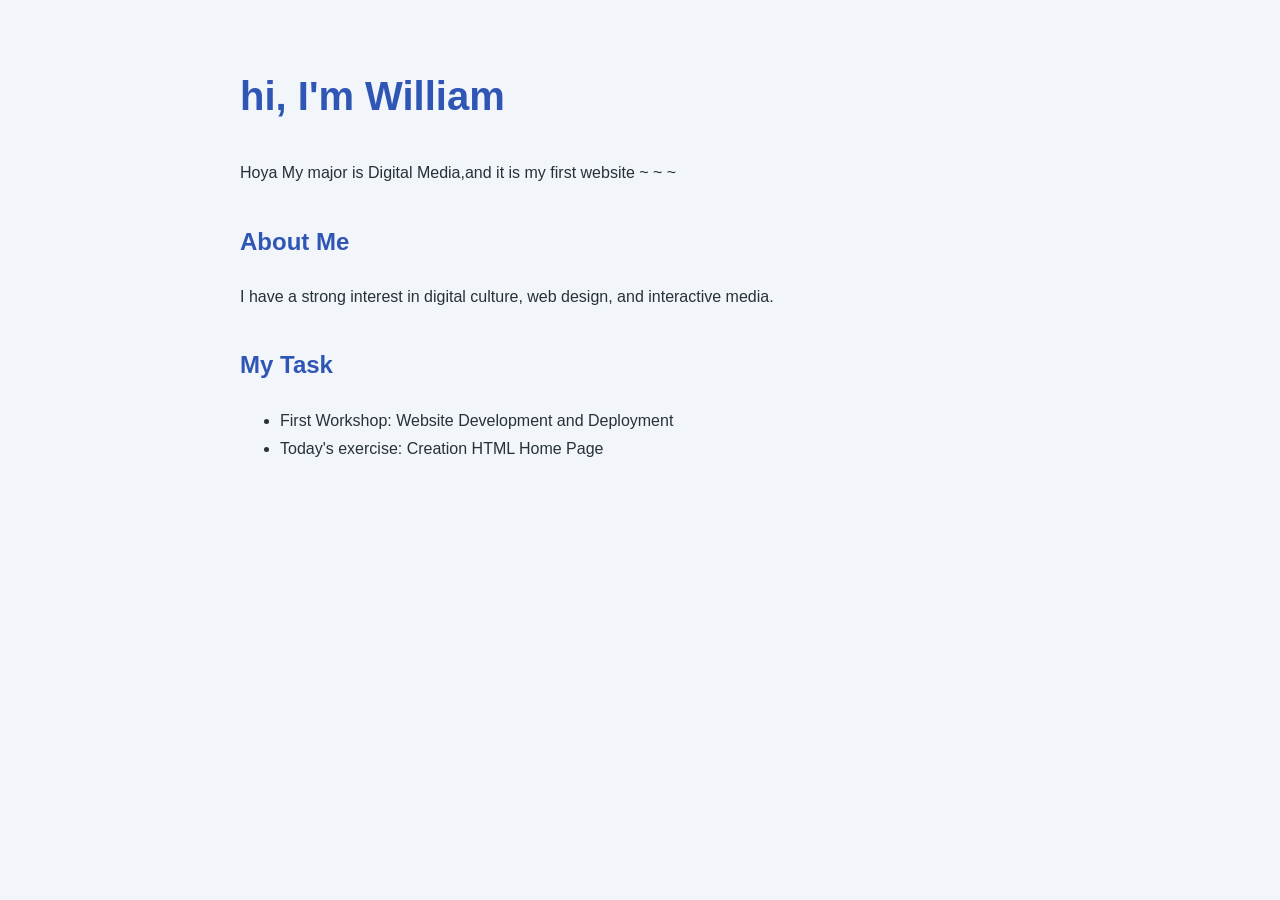
==== index.html @ 81c1281d "Add files via upload Add website homepage and styles" ====
<!doctype html>
<html lang="en">
<head>
  <meta charset="UTF-8">
  <title>William Digital Media Workshop</title>
  <link rel="stylesheet" href="style.css">
</head>

<body>
  <h1>hi, I'm William</h1>

  <p>Hoya   My major is Digital Media,and it is my first website ~ ~ ~</p>

  <h2>About Me</h2>
  <p>I have a strong interest in digital culture, web design, and interactive media.</p>

  <h2>My Task</h2>
  <ul>
    <li>First Workshop: Website Development and Deployment</li>
    <li>Today's exercise: Creation HTML Home Page</li>
  </ul>
</body>
</html>
---- style.css ----
body {
  background-color: #f2f5fa;
  color: #263238;
  font-family: Arial, sans-serif;
  max-width: 800px;
  margin: 60px auto;
  padding: 0 24px;
  line-height: 1.8;
}

h1 {
  color: #3056b5;
  font-size: 40px;
}

h2 {
  color: #3056b5;
  margin-top: 32px;
}
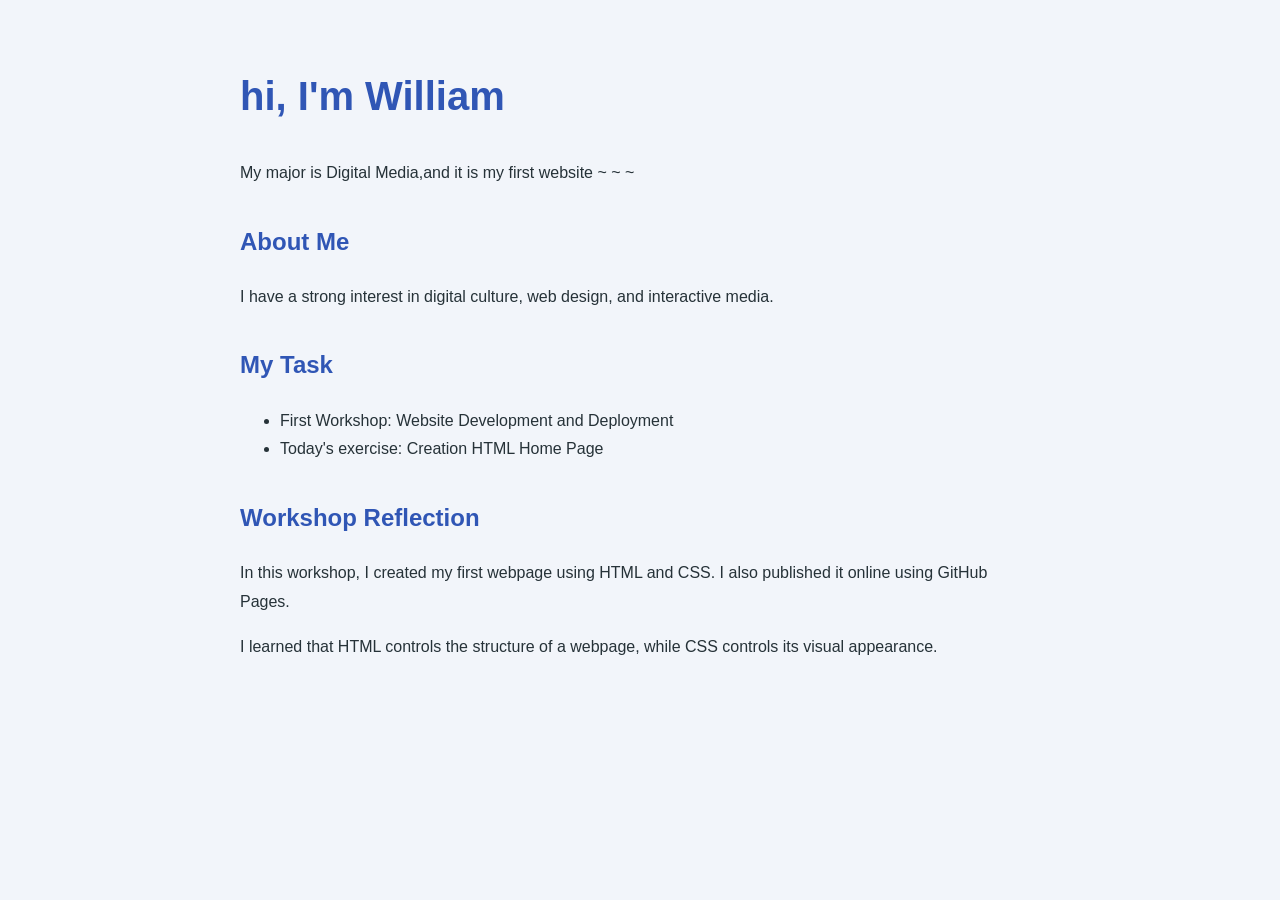
==== commit ee80ad1d: "Add files via upload" ====
--- a/index.html
+++ b/index.html
@@ -9,7 +9,7 @@
 <body>
   <h1>hi, I'm William</h1>
 
-  <p>Hoya   My major is Digital Media,and it is my first website ~ ~ ~</p>
+  <p>My major is Digital Media,and it is my first website ~ ~ ~</p>
 
   <h2>About Me</h2>
   <p>I have a strong interest in digital culture, web design, and interactive media.</p>
@@ -19,5 +19,16 @@
     <li>First Workshop: Website Development and Deployment</li>
     <li>Today's exercise: Creation HTML Home Page</li>
   </ul>
+  <h2>Workshop Reflection</h2>
+
+<p>
+  In this workshop, I created my first webpage using HTML and CSS.
+  I also published it online using GitHub Pages.
+</p>
+
+<p>
+  I learned that HTML controls the structure of a webpage,
+  while CSS controls its visual appearance.
+</p>
 </body>
 </html>
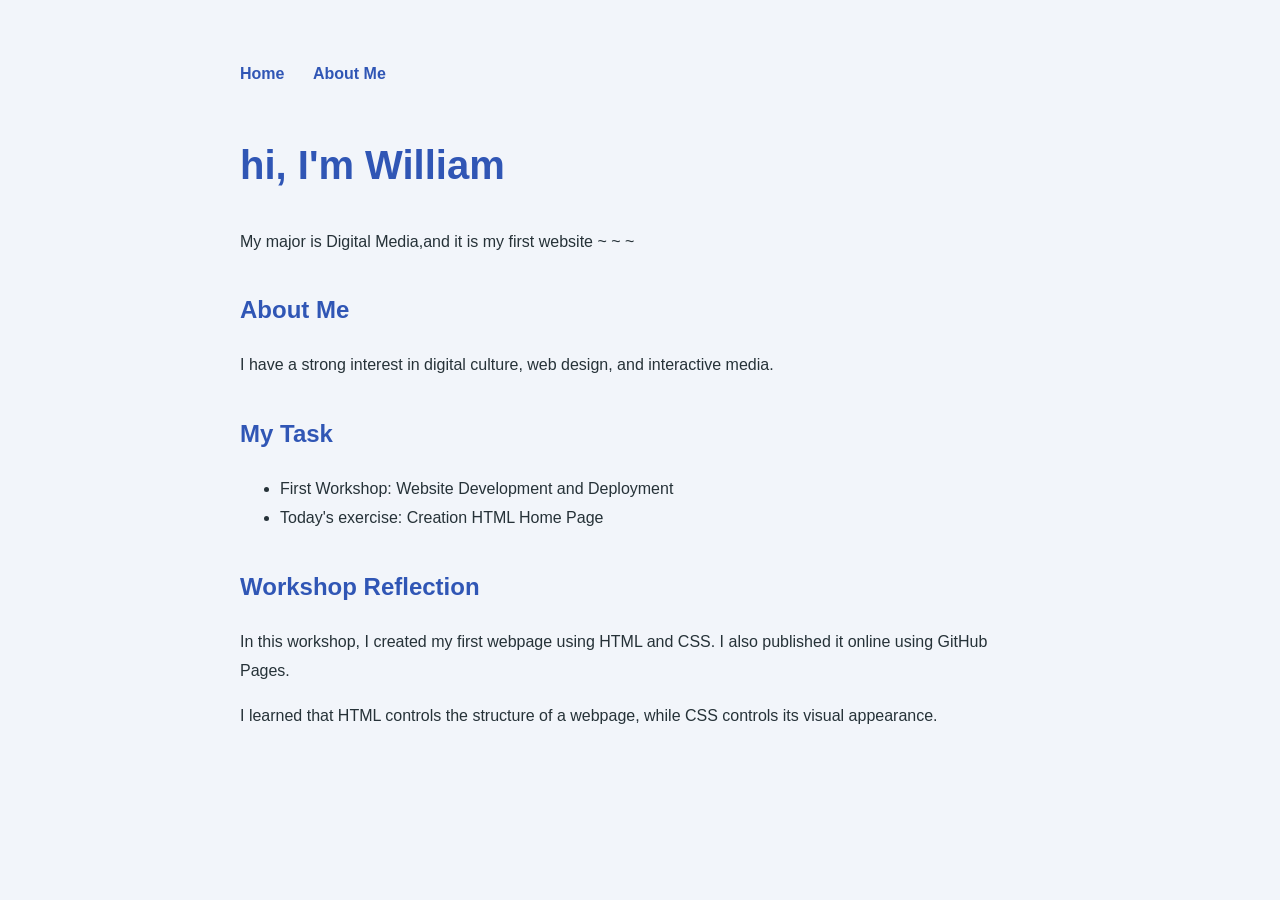
==== commit f0c81c8b: "Add files via upload Add About page and navigation" ====
--- a/index.html
+++ b/index.html
@@ -7,6 +7,10 @@
 </head>
 
 <body>
+    <nav>
+  <a href="index.html">Home</a>
+  <a href="about.html">About Me</a>
+</nav>
   <h1>hi, I'm William</h1>
 
   <p>My major is Digital Media,and it is my first website ~ ~ ~</p>
--- a/style.css
+++ b/style.css
@@ -16,4 +16,17 @@
 h2 {
   color: #3056b5;
   margin-top: 32px;
+}nav {
+  margin-bottom: 40px;
+}
+
+nav a {
+  color: #3056b5;
+  font-weight: bold;
+  text-decoration: none;
+  margin-right: 24px;
+}
+
+nav a:hover {
+  text-decoration: underline;
 }
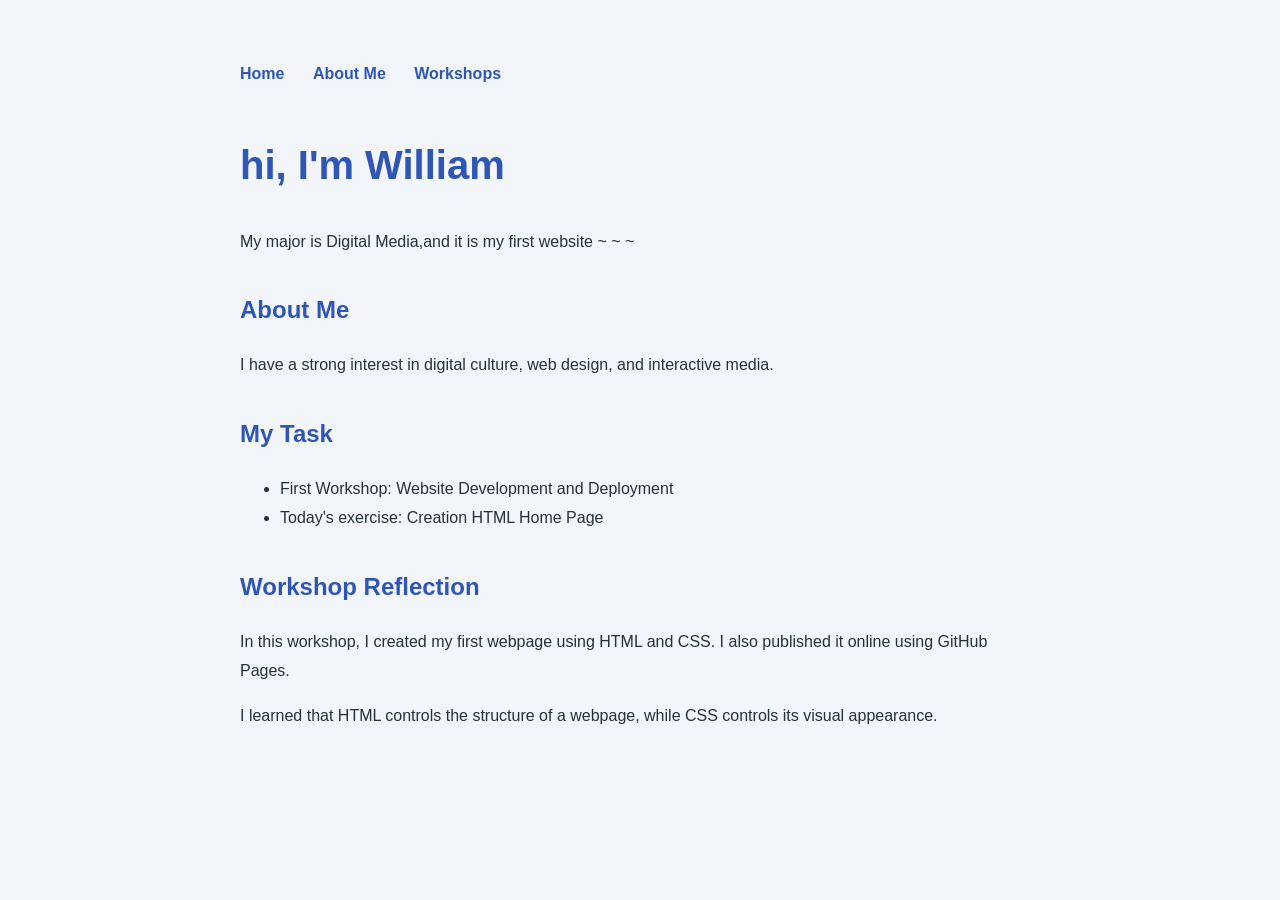
==== commit caaab936: "Add files via upload Add Workshops page and reflection card" ====
--- a/index.html
+++ b/index.html
@@ -10,6 +10,7 @@
     <nav>
   <a href="index.html">Home</a>
   <a href="about.html">About Me</a>
+  <a href="workshops.html">Workshops</a>
 </nav>
   <h1>hi, I'm William</h1>
 
--- a/style.css
+++ b/style.css
@@ -29,4 +29,41 @@
 
 nav a:hover {
   text-decoration: underline;
+}
+.profile-image {
+  width: 200px;
+  height: 200px;
+  object-fit: cover;
+  border-radius: 50%;
+  border: 4px solid #3056b5;
+  box-shadow: 0 4px 12px rgba(0, 0, 0, 0.15);
+}
+.workshop-card {
+  background-color: white;
+  border: 1px solid #dbe3f2;
+  border-radius: 12px;
+  padding: 24px;
+  margin-top: 24px;
+  box-shadow: 0 4px 12px rgba(0, 0, 0, 0.08);
+}
+
+.workshop-label {
+  color: #3056b5;
+  font-weight: bold;
+  text-transform: uppercase;
+  letter-spacing: 0.08em;
+}
+
+.button-link {
+  display: inline-block;
+  margin-top: 12px;
+  padding: 10px 16px;
+  color: white;
+  background-color: #3056b5;
+  border-radius: 6px;
+  text-decoration: none;
+}
+
+.button-link:hover {
+  background-color: #244593;
 }
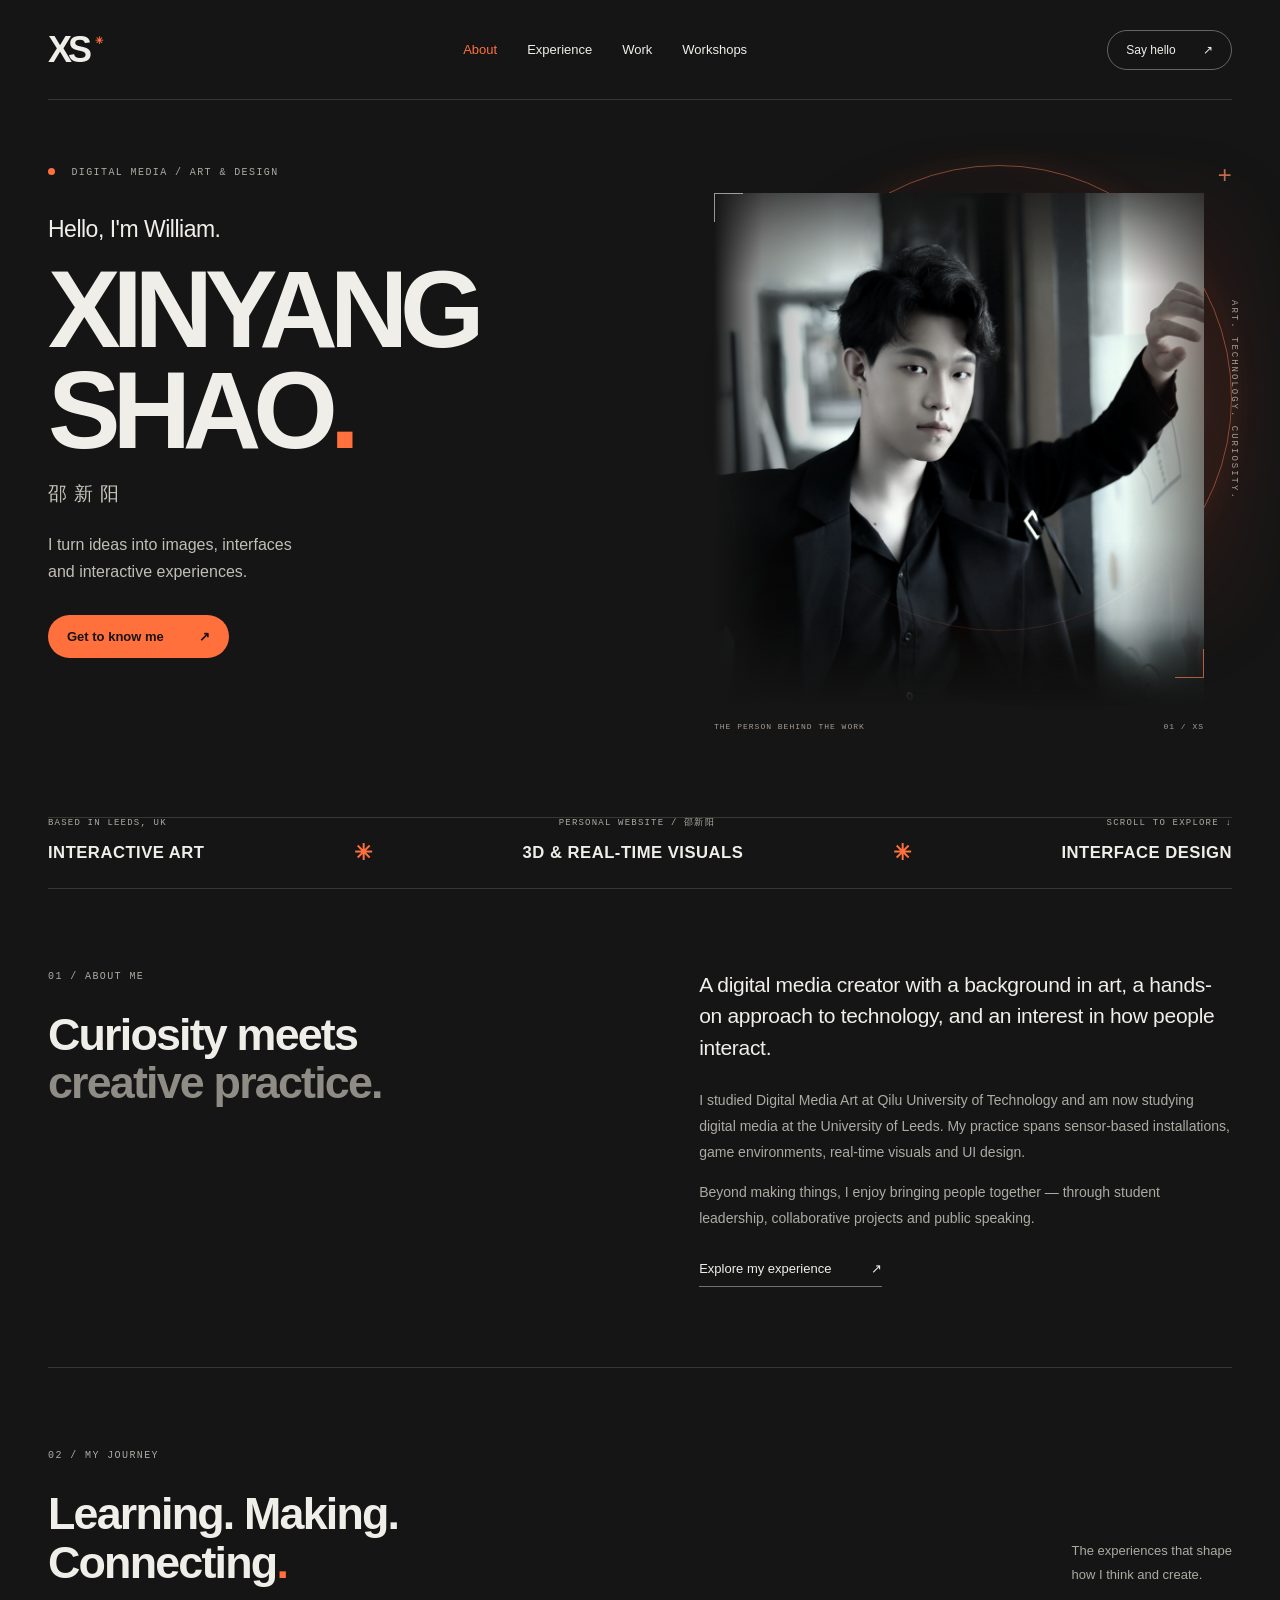
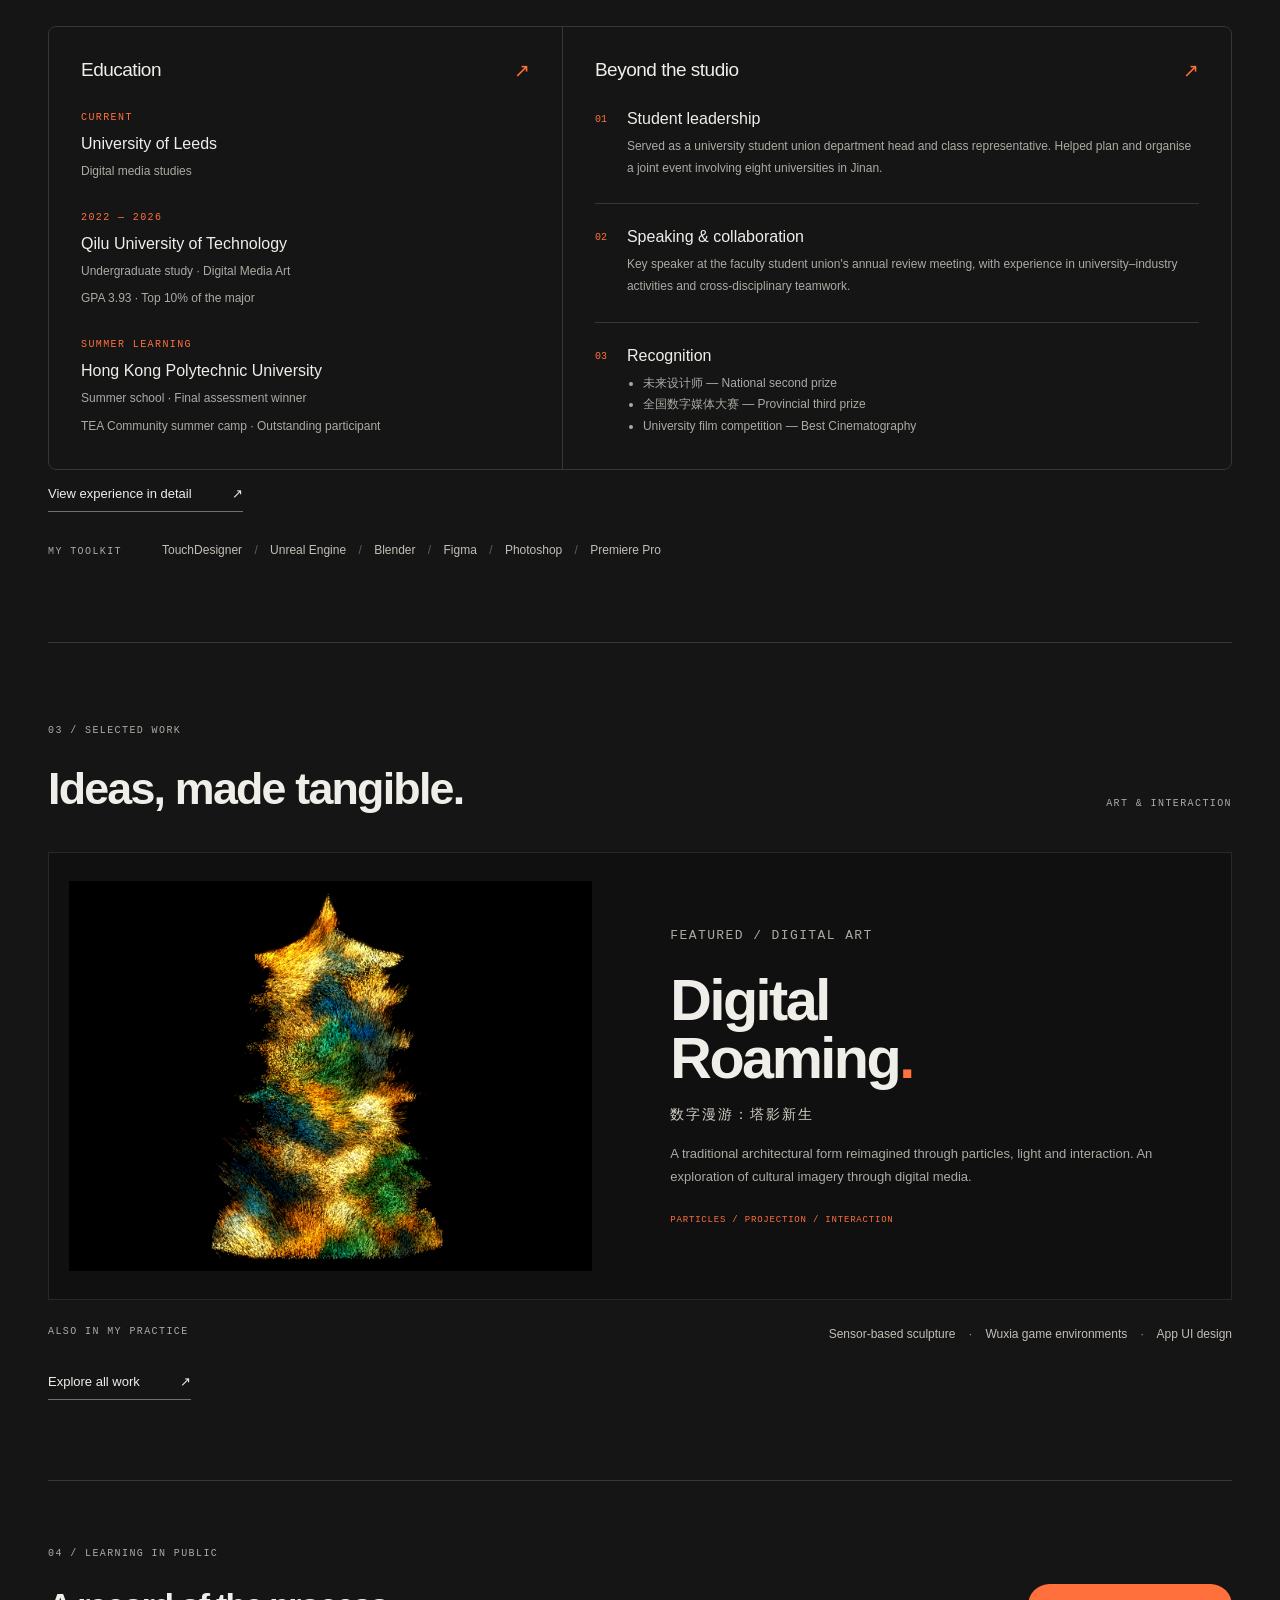
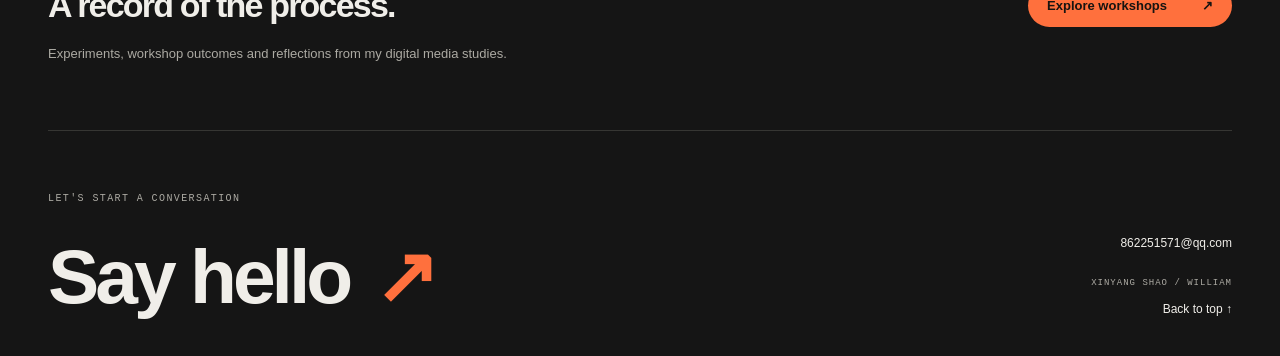
==== commit 8bcc2cec: "Add files via upload Add reflection on AI and creative agency" ====
--- a/index.html
+++ b/index.html
@@ -2,38 +2,32 @@
 <html lang="en">
 <head>
   <meta charset="UTF-8">
-  <title>William Digital Media Workshop</title>
-  <link rel="stylesheet" href="style.css">
+  <meta name="viewport" content="width=device-width, initial-scale=1">
+
+  <title>Xinyang Shao — Personal Website</title>
+
+  <!-- 打开网站首页时，自动进入 About 页面 -->
+  <meta http-equiv="refresh" content="0; url=about.html">
+
+  <style>
+    body {
+      margin: 0;
+      padding: 40px;
+      background: #151515;
+      color: #f0eee9;
+      font-family: Arial, sans-serif;
+    }
+
+    a {
+      color: #ff703d;
+    }
+  </style>
 </head>
 
 <body>
-    <nav>
-  <a href="index.html">Home</a>
-  <a href="about.html">About Me</a>
-  <a href="workshops.html">Workshops</a>
-</nav>
-  <h1>hi, I'm William</h1>
-
-  <p>My major is Digital Media,and it is my first website ~ ~ ~</p>
-
-  <h2>About Me</h2>
-  <p>I have a strong interest in digital culture, web design, and interactive media.</p>
-
-  <h2>My Task</h2>
-  <ul>
-    <li>First Workshop: Website Development and Deployment</li>
-    <li>Today's exercise: Creation HTML Home Page</li>
-  </ul>
-  <h2>Workshop Reflection</h2>
-
-<p>
-  In this workshop, I created my first webpage using HTML and CSS.
-  I also published it online using GitHub Pages.
-</p>
-
-<p>
-  I learned that HTML controls the structure of a webpage,
-  while CSS controls its visual appearance.
-</p>
+  <p>
+    Opening my website…
+    <a href="about.html">Continue to the About page</a>
+  </p>
 </body>
 </html>
